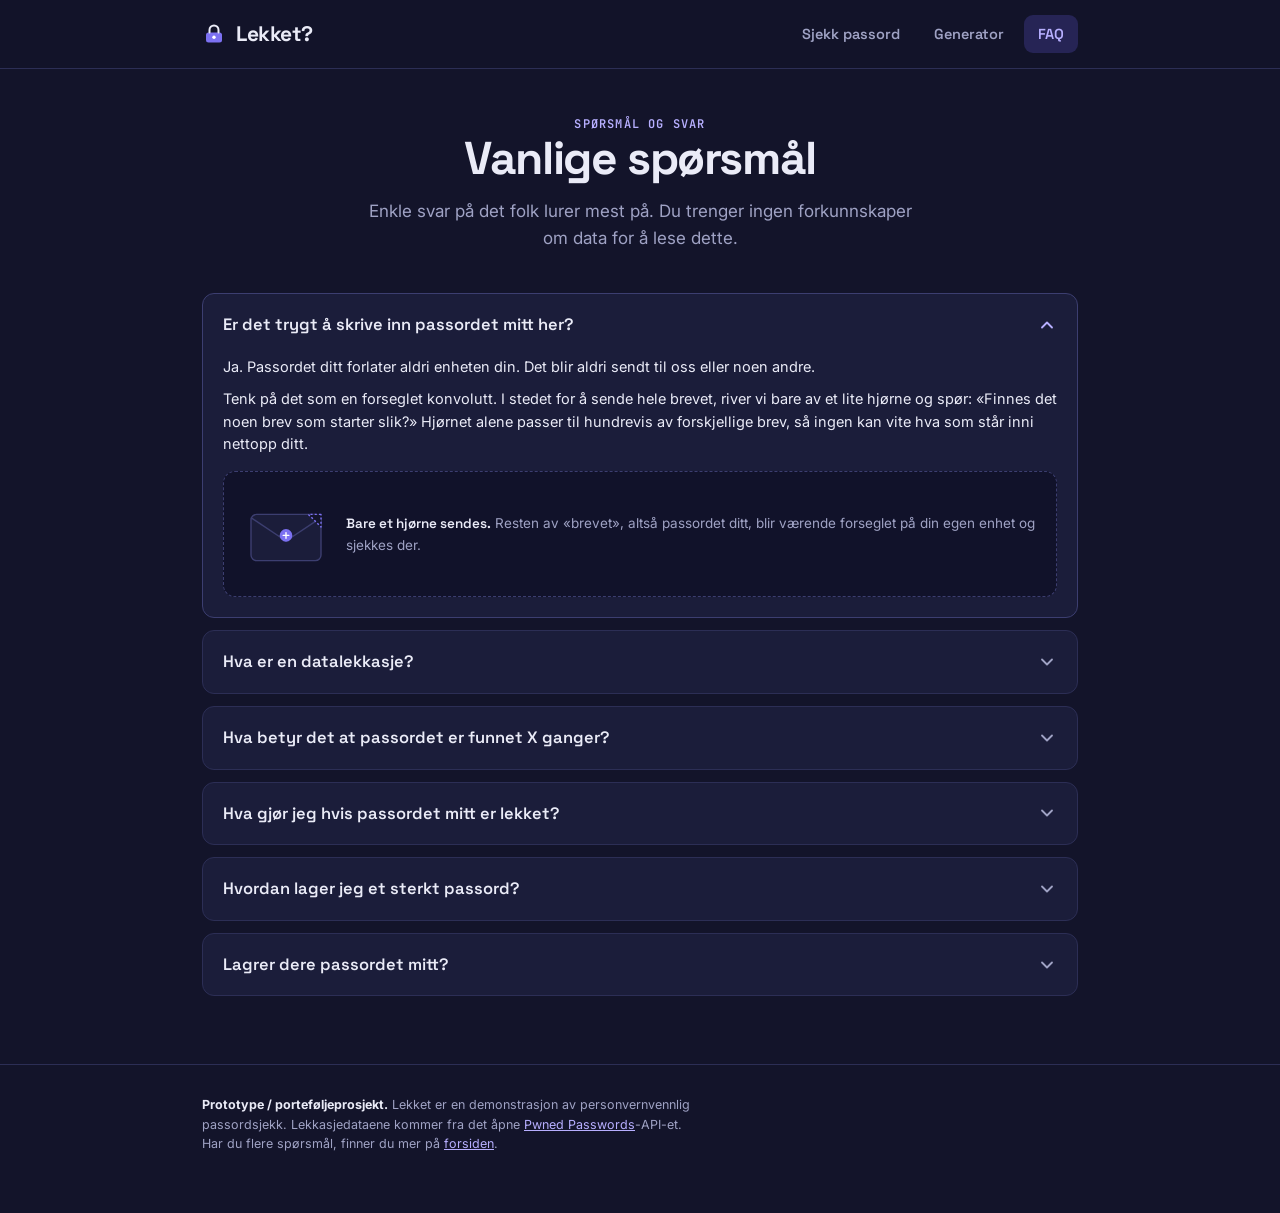
==== faq.html @ 3055b9a4 "Utvid til flersides nettsted med delt navigasjon - Felles styles.css og nav.js for delt design, head" ====
<!DOCTYPE html>
<html lang="no">
<head>
<meta charset="UTF-8">
<meta name="viewport" content="width=device-width, initial-scale=1.0">
<title>FAQ · Lekket?</title>
<link rel="preconnect" href="https://fonts.googleapis.com">
<link rel="preconnect" href="https://fonts.gstatic.com" crossorigin>
<link href="https://fonts.googleapis.com/css2?family=Space+Grotesk:wght@500;600;700&family=Inter:wght@400;500;600&family=JetBrains+Mono:wght@500;600&display=swap" rel="stylesheet">
<link rel="stylesheet" href="styles.css">
</head>
<body>

<header class="nav">
  <div class="wrap navrow">
    <a class="brand" href="index.html">
      <svg viewBox="0 0 24 24" fill="none"><rect x="4" y="10.5" width="16" height="10" rx="2.5" fill="#7C71F2"/><path d="M7.5 10.5V8a4.5 4.5 0 0 1 9 0v2.5" stroke="#EAEBF7" stroke-width="2" stroke-linecap="round"/><circle cx="12" cy="15.3" r="1.7" fill="#fff"/></svg>
      Lekket?
    </a>
    <button class="navtoggle" aria-label="Åpne meny" aria-expanded="false" aria-controls="navlinks">
      <svg viewBox="0 0 24 24" fill="none" stroke="currentColor" stroke-width="2.2" stroke-linecap="round"><path d="M3 6h18M3 12h18M3 18h18"/></svg>
    </button>
    <nav class="navlinks" id="navlinks">
      <a href="index.html">Sjekk passord</a>
      <a href="generator.html">Generator</a>
      <a href="faq.html" class="active" aria-current="page">FAQ</a>
    </nav>
  </div>
</header>

<main class="wrap">

  <div class="hero">
    <div class="eyebrow">Spørsmål og svar</div>
    <h1>Vanlige spørsmål</h1>
    <p class="lead">Enkle svar på det folk lurer mest på. Du trenger ingen forkunnskaper om data for å lese dette.</p>
  </div>

  <section class="block" style="padding-top:24px">
    <div class="faq-list">

      <details class="qa" open>
        <summary>
          Er det trygt å skrive inn passordet mitt her?
          <svg class="chev" viewBox="0 0 24 24" fill="none" stroke="currentColor" stroke-width="2.2" stroke-linecap="round" stroke-linejoin="round"><path d="m6 9 6 6 6-6"/></svg>
        </summary>
        <div class="answer">
          <p>Ja. Passordet ditt forlater aldri enheten din. Det blir aldri sendt til oss eller noen andre.</p>
          <p>Tenk på det som en forseglet konvolutt. I stedet for å sende hele brevet, river vi bare av et lite hjørne og spør: «Finnes det noen brev som starter slik?» Hjørnet alene passer til hundrevis av forskjellige brev, så ingen kan vite hva som står inni nettopp ditt.</p>
          <div class="envelope">
            <svg viewBox="0 0 120 96" fill="none" aria-hidden="true">
              <rect x="10" y="20" width="100" height="66" rx="8" fill="#1B1D3A" stroke="#3C3E70" stroke-width="2"/>
              <path d="M12 26 60 58 108 26" fill="none" stroke="#3C3E70" stroke-width="2" stroke-linecap="round" stroke-linejoin="round"/>
              <circle cx="60" cy="50" r="9" fill="#7C71F2"/>
              <path d="M60 46v8M56 50h8" stroke="#fff" stroke-width="2" stroke-linecap="round"/>
              <path d="M110 20 92 20 110 38Z" fill="#13142A" stroke="#7C71F2" stroke-width="2" stroke-linejoin="round" stroke-dasharray="3 3"/>
            </svg>
            <div class="cap"><b>Bare et hjørne sendes.</b> Resten av «brevet», altså passordet ditt, blir værende forseglet på din egen enhet og sjekkes der.</div>
          </div>
        </div>
      </details>

      <details class="qa">
        <summary>
          Hva er en datalekkasje?
          <svg class="chev" viewBox="0 0 24 24" fill="none" stroke="currentColor" stroke-width="2.2" stroke-linecap="round" stroke-linejoin="round"><path d="m6 9 6 6 6-6"/></svg>
        </summary>
        <div class="answer">
          <p>En datalekkasje er når informasjon som skulle vært hemmelig kommer på avveie. Det skjer som regel når noen bryter seg inn i datasystemene til en nettbutikk, et spill eller en annen tjeneste, og stjeler brukernes opplysninger.</p>
          <p>Blant det som ofte havner på avveie er e-postadresser og passord. Etterpå blir disse listene gjerne delt eller solgt mellom kriminelle, og kan dukke opp mange år senere.</p>
          <p>Derfor er det lurt å bruke et nytt passord for hver tjeneste. Da rammer en lekkasje ett sted bare den ene kontoen, og ikke alt det andre du har.</p>
        </div>
      </details>

      <details class="qa">
        <summary>
          Hva betyr det at passordet er funnet X ganger?
          <svg class="chev" viewBox="0 0 24 24" fill="none" stroke="currentColor" stroke-width="2.2" stroke-linecap="round" stroke-linejoin="round"><path d="m6 9 6 6 6-6"/></svg>
        </summary>
        <div class="answer">
          <p>Tallet forteller hvor mange ganger akkurat det passordet har dukket opp i kjente lekkasjer fra mange forskjellige tjenester til sammen.</p>
          <p>Det betyr <b>ikke</b> at noen har brutt seg inn på din konto. Men det betyr at passordet finnes på lister som kriminelle bruker når de prøver å gjette seg inn. Jo høyere tallet er, jo mer kjent og utsatt er passordet.</p>
          <p>Et passord som er funnet tusenvis av ganger bør du slutte å bruke, uansett hvor du bruker det. Et passord som ikke er funnet i det hele tatt er tryggere, men husk at det fortsatt må være langt og unikt.</p>
        </div>
      </details>

      <details class="qa">
        <summary>
          Hva gjør jeg hvis passordet mitt er lekket?
          <svg class="chev" viewBox="0 0 24 24" fill="none" stroke="currentColor" stroke-width="2.2" stroke-linecap="round" stroke-linejoin="round"><path d="m6 9 6 6 6-6"/></svg>
        </summary>
        <div class="answer">
          <p>Ingen grunn til panikk, men du bør handle. Slik gjør du det:</p>
          <ul>
            <li><b>Bytt passordet</b> på alle tjenester der du har brukt det.</li>
            <li><b>Lag et nytt og unikt passord</b> til hver tjeneste. <a href="generator.html">Generatoren</a> kan hjelpe deg.</li>
            <li><b>Slå på to-trinns bekreftelse</b> der det er mulig. Da må man ha mer enn bare passordet for å logge inn.</li>
            <li><b>Vurder en passordmanager</b> som husker alle passordene for deg, så du bare trenger å huske ett.</li>
          </ul>
          <p>Det viktigste er å ikke gjenbruke det lekkede passordet noe sted igjen.</p>
        </div>
      </details>

      <details class="qa">
        <summary>
          Hvordan lager jeg et sterkt passord?
          <svg class="chev" viewBox="0 0 24 24" fill="none" stroke="currentColor" stroke-width="2.2" stroke-linecap="round" stroke-linejoin="round"><path d="m6 9 6 6 6-6"/></svg>
        </summary>
        <div class="answer">
          <p>Et sterkt passord trenger ikke være vanskelig å huske. Det viktigste er at det er langt og unikt.</p>
          <ul>
            <li><b>Lengde er viktigst.</b> Sikt på minst 15 tegn. En lang passordfrase som «Tiger-Vindu-Kaffe-Fjell» er både lett å huske og vanskelig å gjette.</li>
            <li><b>Bruk det bare ett sted.</b> Aldri det samme passordet på flere tjenester.</li>
            <li><b>Bland gjerne inn</b> store og små bokstaver, tall og tegn hvis du lager et tilfeldig passord.</li>
            <li><b>Unngå det personlige.</b> Navn, fødselsdato og favorittlag er lett å gjette.</li>
          </ul>
          <p>Vil du slippe å finne på et selv, kan <a href="generator.html">generatoren</a> lage et sterkt passord for deg på sekundet.</p>
        </div>
      </details>

      <details class="qa">
        <summary>
          Lagrer dere passordet mitt?
          <svg class="chev" viewBox="0 0 24 24" fill="none" stroke="currentColor" stroke-width="2.2" stroke-linecap="round" stroke-linejoin="round"><path d="m6 9 6 6 6-6"/></svg>
        </summary>
        <div class="answer">
          <p>Nei. Vi lagrer ingenting, og vi ser aldri passordet ditt i utgangspunktet.</p>
          <p>Alt skjer i nettleseren din. Når du sjekker et passord, regnes det om til en kode lokalt på enheten, og bare en liten anonym bit av den koden brukes til selve oppslaget. Selve passordet blir aldri sendt noe sted og blir aldri skrevet ned hos oss.</p>
          <p>Vi har rett og slett ikke noe sted å lagre det, og vil ikke ha det heller. Det tryggeste passordet for oss er det vi aldri får se.</p>
        </div>
      </details>

    </div>
  </section>

</main>

<footer>
  <div class="wrap">
    <p class="note">
      <b>Prototype / porteføljeprosjekt.</b> Lekket er en demonstrasjon av personvernvennlig passordsjekk. Lekkasjedataene kommer fra det åpne <a href="https://haveibeenpwned.com/Passwords" target="_blank" rel="noopener">Pwned Passwords</a>-API-et. Har du flere spørsmål, finner du mer på <a href="index.html">forsiden</a>.
    </p>
  </div>
</footer>

<script src="nav.js"></script>
</body>
</html>
---- styles.css ----
:root{
  --bg:#13142A;
  --surface:#1B1D3A;
  --input-bg:#11122A;
  --ink:#EAEBF7;
  --ink-soft:#9FA2C4;
  --line:#2C2E55;
  --line-strong:#3C3E70;
  --accent:#7C71F2;
  --accent-deep:#B7AFFF;
  --accent-soft:#262455;

  --safe:#34D27B;  --safe-bg:#16301F;
  --warn:#F2B341;  --warn-bg:#33260F;
  --danger:#FF5C55; --danger-bg:#3A1717;

  --r:12px;
  --maxw:920px;
}
*{box-sizing:border-box;margin:0;padding:0}
@media (prefers-reduced-motion:reduce){*{animation:none!important;transition:none!important}}
body{background:var(--bg);color:var(--ink);font-family:'Inter',system-ui,sans-serif;line-height:1.55;-webkit-font-smoothing:antialiased;color-scheme:dark}
.wrap{max-width:var(--maxw);margin:0 auto;padding:0 22px}
h1,h2,h3,.disp{font-family:'Space Grotesk',sans-serif}
.mono{font-family:'JetBrains Mono',monospace}
.eyebrow{font-family:'JetBrains Mono',monospace;font-size:12px;font-weight:600;letter-spacing:.1em;text-transform:uppercase;color:var(--accent-deep)}

/* ---- nav (delt) ---- */
header.nav{padding:15px 0;border-bottom:1px solid var(--line);position:sticky;top:0;background:rgba(19,20,42,.88);backdrop-filter:blur(10px);z-index:50}
.navrow{display:flex;align-items:center;justify-content:space-between;gap:14px;flex-wrap:wrap}
.brand{display:flex;align-items:center;gap:10px;font-family:'Space Grotesk';font-weight:700;font-size:21px;letter-spacing:-0.02em;color:var(--ink);text-decoration:none}
.brand svg{width:24px;height:24px;flex:none}
.navlinks{display:flex;align-items:center;gap:6px}
.navlinks a{font-family:'Space Grotesk';font-weight:600;font-size:14.5px;color:var(--ink-soft);text-decoration:none;padding:8px 14px;border-radius:9px;transition:.15s;white-space:nowrap}
.navlinks a:hover{color:var(--ink);background:var(--accent-soft)}
.navlinks a.active{color:var(--accent-deep);background:var(--accent-soft)}
.navtoggle{display:none;border:1px solid var(--line-strong);background:var(--surface);color:var(--ink);border-radius:9px;padding:7px 11px;cursor:pointer;align-items:center}
.navtoggle svg{width:20px;height:20px;display:block}
@media(max-width:640px){
  .navtoggle{display:flex}
  .navlinks{display:none;flex-basis:100%;flex-direction:column;align-items:stretch;gap:4px;margin-top:10px}
  .navlinks.open{display:flex}
  .navlinks a{padding:12px 14px}
}

/* ---- hero (delt) ---- */
.hero{padding:46px 0 10px;text-align:center}
.hero h1{font-size:clamp(30px,5.5vw,46px);font-weight:700;letter-spacing:-0.03em;line-height:1.05}
.hero p.lead{font-size:17px;color:var(--ink-soft);max-width:52ch;margin:16px auto 0}

/* ---- knapper (delt) ---- */
.btn{font-family:'Space Grotesk';font-weight:600;font-size:16px;padding:14px;border:0;border-radius:var(--r);background:var(--accent);color:#fff;cursor:pointer;transition:.15s;display:flex;align-items:center;justify-content:center;gap:9px}
.btn:hover{background:var(--accent-deep)}
.btn:disabled{opacity:.45;cursor:default}
.btn.block{width:100%}
.spin{display:inline-block;width:15px;height:15px;border:2px solid #ffffff66;border-top-color:#fff;border-radius:50%;animation:sp .7s linear infinite}
@keyframes sp{to{transform:rotate(360deg)}}

/* ---- kort/verktøy (delt) ---- */
.tool{background:var(--surface);border:1px solid var(--line);border-radius:18px;padding:26px;margin:30px 0 0;box-shadow:0 1px 0 rgba(0,0,0,.02)}

/* ---- styrkemåler (delt) ---- */
.meter{margin-top:18px}
.meter-track{height:8px;border-radius:100px;background:var(--line);overflow:hidden;display:flex;gap:3px;padding:0}
.meter-seg{flex:1;background:var(--line);transition:background .25s}
.meter-info{display:flex;justify-content:space-between;align-items:baseline;margin-top:9px}
.meter-label{font-family:'Space Grotesk';font-weight:600;font-size:14.5px}
.meter-detail{font-size:12.5px;color:var(--ink-soft);font-family:'JetBrains Mono'}
.meter-why{display:none;margin-top:9px;font-size:13px;color:var(--danger);text-align:left;gap:7px;align-items:flex-start}
.meter-why.show{display:flex}
.meter-why svg{width:15px;height:15px;flex:none;margin-top:2px}

/* ---- seksjoner (delt) ---- */
section.block{padding:48px 0}
.block h2{font-size:clamp(22px,4vw,28px);font-weight:700;letter-spacing:-0.02em;margin-bottom:8px}
.block .sub{color:var(--ink-soft);font-size:14.5px;max-width:54ch;margin-bottom:26px}

.steps3{display:grid;grid-template-columns:repeat(auto-fit,minmax(220px,1fr));gap:16px}
.stepcard{background:var(--surface);border:1px solid var(--line);border-radius:var(--r);padding:20px}
.stepcard .num{font-family:'JetBrains Mono';font-size:12px;font-weight:600;color:var(--accent-deep);background:var(--accent-soft);width:26px;height:26px;border-radius:7px;display:grid;place-items:center;margin-bottom:12px}
.stepcard h3{font-size:16px;font-weight:600;margin-bottom:5px}
.stepcard p{font-size:13.5px;color:var(--ink-soft)}

.tips{display:grid;grid-template-columns:repeat(auto-fit,minmax(230px,1fr));gap:14px}
.tip{display:flex;gap:12px;align-items:flex-start;background:var(--surface);border:1px solid var(--line);border-radius:var(--r);padding:16px}
.tip .ic{width:22px;height:22px;border-radius:6px;background:var(--accent-soft);color:var(--accent-deep);flex:none;display:grid;place-items:center;font-weight:700;font-family:'Space Grotesk';font-size:13px}
.tip p{font-size:13.5px}
.tip p b{font-family:'Space Grotesk';font-weight:600}

/* ---- footer (delt) ---- */
footer{border-top:1px solid var(--line);padding:30px 0 60px;margin-top:20px}
footer .note{font-size:12.5px;color:var(--ink-soft);max-width:62ch}
footer .note b{color:var(--ink)}
footer a{color:var(--accent-deep)}

/* ======================================================
   FORSIDEN (index)
   ====================================================== */
.field{position:relative}
.field label{display:block;font-size:13px;font-weight:600;color:var(--ink-soft);margin-bottom:8px;text-align:left}
.field input{width:100%;font-family:'JetBrains Mono';font-size:18px;letter-spacing:.02em;padding:15px 52px 15px 16px;border:1.5px solid var(--line-strong);border-radius:var(--r);background:var(--input-bg);color:var(--ink);outline:none;transition:.15s}
.field input:focus{border-color:var(--accent);box-shadow:0 0 0 4px var(--accent-soft)}
.toggle{position:absolute;right:8px;top:34px;border:0;background:transparent;cursor:pointer;padding:8px;color:var(--ink-soft);border-radius:8px}
.toggle:hover{background:var(--accent-soft);color:var(--accent-deep)}

.checkbtn{width:100%;margin-top:18px}

.privacy-note{margin-top:14px;font-size:12.5px;color:var(--ink-soft);text-align:center;display:flex;align-items:center;justify-content:center;gap:7px}
.privacy-note svg{width:13px;height:13px;flex:none;color:var(--safe)}

.result{margin-top:18px;border-radius:var(--r);padding:0;max-height:0;overflow:hidden;transition:max-height .35s ease}
.result.show{max-height:600px}
.result-inner{padding:20px;border:1.5px solid;border-radius:var(--r)}
.result.safe .result-inner{border-color:var(--safe);background:var(--safe-bg)}
.result.danger .result-inner{border-color:var(--danger);background:var(--danger-bg)}
.result.err .result-inner{border-color:var(--line-strong);background:var(--surface)}
.result h3{font-size:19px;font-weight:700;display:flex;align-items:center;gap:10px;letter-spacing:-0.01em}
.result .rbody{font-size:14.5px;margin-top:8px;color:var(--ink)}
.result .rbody b{font-family:'Space Grotesk'}
.badge{font-family:'JetBrains Mono';font-size:12px;font-weight:600;padding:3px 9px;border-radius:100px}
.result.safe .badge{background:var(--safe);color:#fff}
.result.danger .badge{background:var(--danger);color:#fff}

.kviz{margin-top:16px;background:var(--input-bg);border:1px dashed var(--line-strong);border-radius:10px;padding:14px}
.kviz .ktitle{font-family:'JetBrains Mono';font-size:11px;letter-spacing:.06em;text-transform:uppercase;color:var(--ink-soft);margin-bottom:9px}
.hashline{font-family:'JetBrains Mono';font-size:13px;word-break:break-all;line-height:1.7}
.hashline .sent{background:var(--accent);color:#fff;padding:1px 3px;border-radius:3px;font-weight:600}
.hashline .kept{color:var(--ink-soft)}
.kflow{display:flex;align-items:center;gap:8px;margin-top:11px;font-size:11.5px;color:var(--ink-soft);flex-wrap:wrap;font-family:'JetBrains Mono'}
.kflow .chip{background:var(--accent-soft);color:var(--accent-deep);padding:3px 8px;border-radius:6px;font-weight:600}
.kflow .arrow{color:var(--line-strong)}

/* ======================================================
   GENERATOR
   ====================================================== */
.modes{display:flex;gap:6px;background:var(--input-bg);border:1px solid var(--line-strong);border-radius:12px;padding:5px;margin-bottom:22px}
.modes button{flex:1;font-family:'Space Grotesk';font-weight:600;font-size:14.5px;padding:11px;border:0;border-radius:8px;background:transparent;color:var(--ink-soft);cursor:pointer;transition:.15s}
.modes button:hover{color:var(--ink)}
.modes button.active{background:var(--accent);color:#fff}

.gen-output{position:relative;background:var(--input-bg);border:1.5px solid var(--line-strong);border-radius:var(--r);padding:18px 56px 18px 18px;min-height:62px;display:flex;align-items:center}
.gen-output .pw-text{font-family:'JetBrains Mono';font-size:19px;font-weight:600;letter-spacing:.01em;word-break:break-all;line-height:1.5;color:var(--ink)}
.gen-output .pw-text.placeholder{color:var(--ink-soft);font-weight:500;font-size:15px}
.copybtn{position:absolute;right:9px;top:50%;transform:translateY(-50%);border:1px solid var(--line-strong);background:var(--surface);cursor:pointer;padding:9px;color:var(--ink-soft);border-radius:9px;transition:.15s;display:flex}
.copybtn:hover{background:var(--accent-soft);color:var(--accent-deep);border-color:var(--accent)}
.copybtn svg{width:18px;height:18px;display:block}
.copybtn.copied{color:var(--safe);border-color:var(--safe)}

.controls{margin-top:22px;display:grid;gap:20px}
.ctl-row{display:flex;flex-direction:column;gap:10px}
.ctl-head{display:flex;justify-content:space-between;align-items:baseline}
.ctl-head label{font-size:13px;font-weight:600;color:var(--ink-soft)}
.ctl-head .val{font-family:'JetBrains Mono';font-size:14px;font-weight:600;color:var(--accent-deep);background:var(--accent-soft);padding:2px 10px;border-radius:7px}

input[type=range]{-webkit-appearance:none;appearance:none;width:100%;height:8px;border-radius:100px;background:var(--line);outline:none;cursor:pointer}
input[type=range]::-webkit-slider-thumb{-webkit-appearance:none;appearance:none;width:22px;height:22px;border-radius:50%;background:var(--accent);border:3px solid var(--surface);box-shadow:0 0 0 1px var(--accent);cursor:pointer;transition:.12s}
input[type=range]::-webkit-slider-thumb:hover{background:var(--accent-deep)}
input[type=range]::-moz-range-thumb{width:22px;height:22px;border-radius:50%;background:var(--accent);border:3px solid var(--surface);box-shadow:0 0 0 1px var(--accent);cursor:pointer}
input[type=range]:focus-visible{box-shadow:0 0 0 4px var(--accent-soft)}

.checks{display:flex;flex-wrap:wrap;gap:10px}
.check{display:flex;align-items:center;gap:9px;background:var(--input-bg);border:1px solid var(--line-strong);border-radius:10px;padding:11px 14px;cursor:pointer;font-size:14px;font-weight:500;transition:.15s;user-select:none}
.check:hover{border-color:var(--accent)}
.check input{position:absolute;opacity:0;width:0;height:0}
.check .box{width:20px;height:20px;border-radius:6px;border:1.5px solid var(--line-strong);background:var(--surface);display:grid;place-items:center;flex:none;transition:.15s}
.check .box svg{width:13px;height:13px;color:#fff;opacity:0;transform:scale(.6);transition:.15s}
.check input:checked + .box{background:var(--accent);border-color:var(--accent)}
.check input:checked + .box svg{opacity:1;transform:scale(1)}
.check input:focus-visible + .box{box-shadow:0 0 0 4px var(--accent-soft)}
.check.disabled{opacity:.5;cursor:not-allowed}

.gen-meter{margin-top:22px;padding-top:20px;border-top:1px solid var(--line)}
.hint{font-size:12.5px;color:var(--ink-soft);margin-top:8px}
.genbtn{margin-top:22px}

/* ======================================================
   FAQ
   ====================================================== */
.faq-list{margin-top:8px;display:grid;gap:12px}
.qa{background:var(--surface);border:1px solid var(--line);border-radius:var(--r);overflow:hidden}
.qa[open]{border-color:var(--line-strong)}
.qa summary{list-style:none;cursor:pointer;padding:18px 20px;display:flex;align-items:center;justify-content:space-between;gap:14px;font-family:'Space Grotesk';font-weight:600;font-size:16.5px}
.qa summary::-webkit-details-marker{display:none}
.qa summary:hover{color:var(--accent-deep)}
.qa summary .chev{width:20px;height:20px;flex:none;color:var(--ink-soft);transition:transform .2s}
.qa[open] summary .chev{transform:rotate(180deg);color:var(--accent-deep)}
.qa .answer{padding:0 20px 20px;font-size:14.5px;color:var(--ink)}
.qa .answer p{margin-top:10px}
.qa .answer p:first-child{margin-top:0}
.qa .answer b{font-family:'Space Grotesk';font-weight:600}
.qa .answer ul{margin:12px 0 0;padding-left:20px}
.qa .answer li{margin-top:6px}
.qa .answer a{color:var(--accent-deep)}

/* konvolutt-illustrasjon */
.envelope{background:var(--input-bg);border:1px dashed var(--line-strong);border-radius:12px;padding:20px;margin-top:16px;display:flex;gap:18px;align-items:center}
.envelope svg{width:84px;height:84px;flex:none}
.envelope .cap{font-size:13.5px;color:var(--ink-soft)}
.envelope .cap b{color:var(--ink)}
@media(max-width:480px){.envelope{flex-direction:column;text-align:center}}
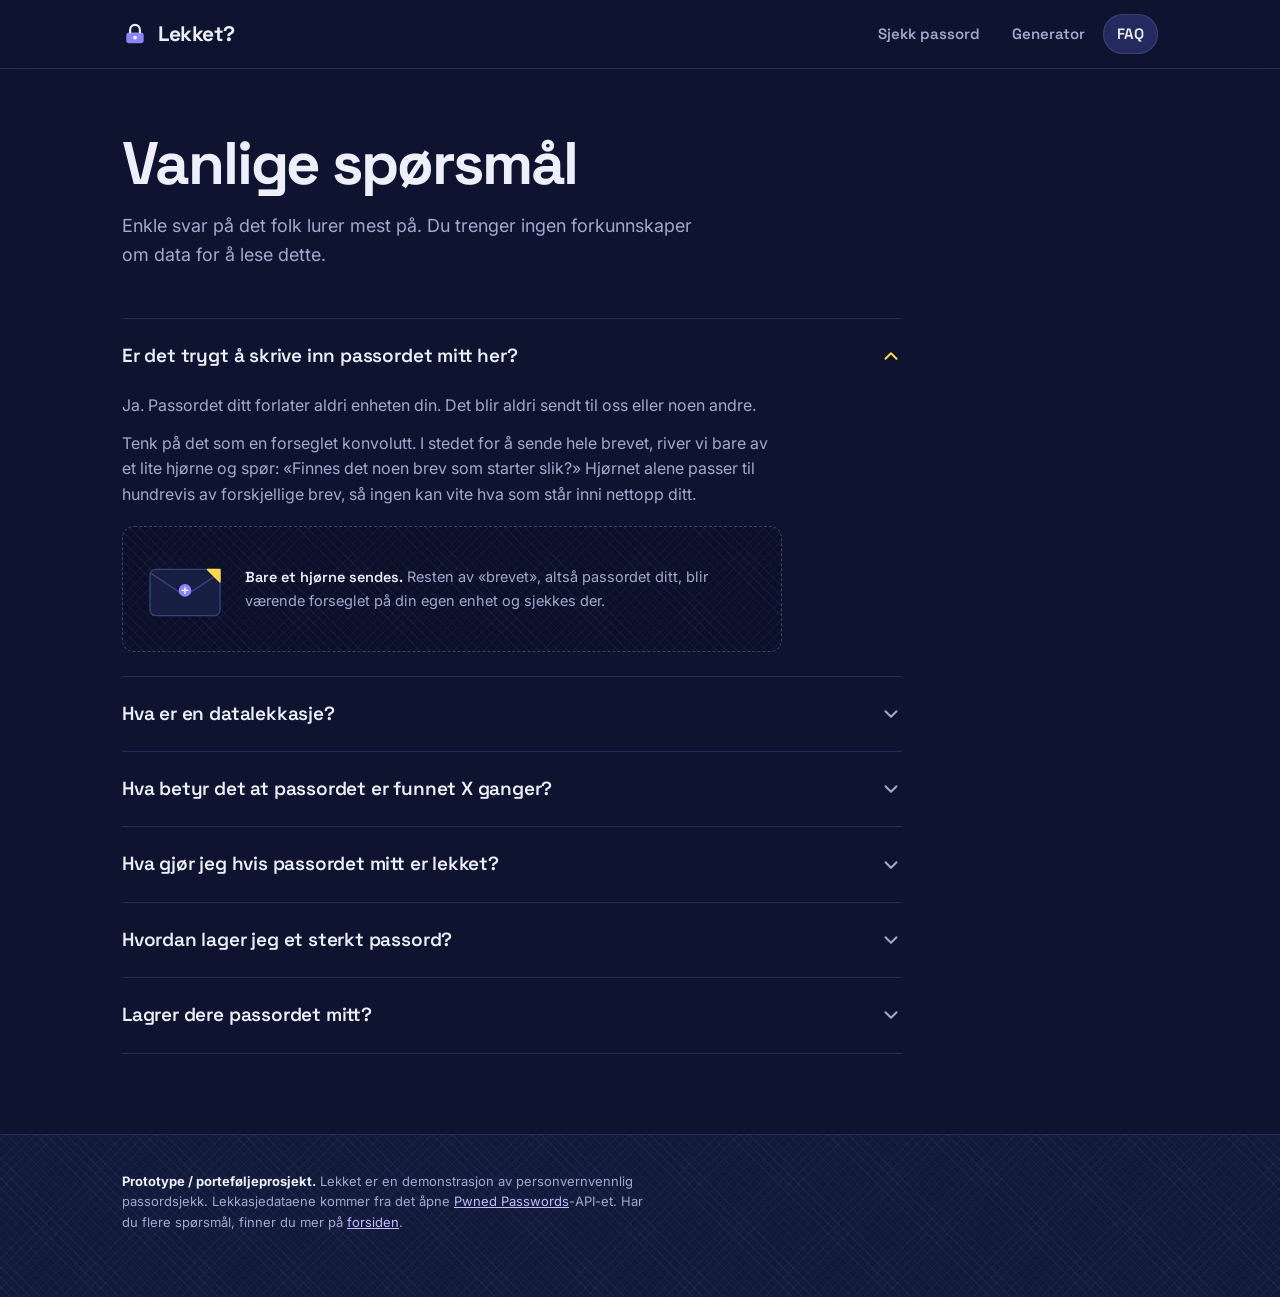
==== commit 7e9da78d: "Nytt design: «forseglet konvolutt» med live hash - Forsiden viser passordets SHA-1-hash som en konvo" ====
--- a/faq.html
+++ b/faq.html
@@ -14,7 +14,7 @@
 <header class="nav">
   <div class="wrap navrow">
     <a class="brand" href="index.html">
-      <svg viewBox="0 0 24 24" fill="none"><rect x="4" y="10.5" width="16" height="10" rx="2.5" fill="#7C71F2"/><path d="M7.5 10.5V8a4.5 4.5 0 0 1 9 0v2.5" stroke="#EAEBF7" stroke-width="2" stroke-linecap="round"/><circle cx="12" cy="15.3" r="1.7" fill="#fff"/></svg>
+      <svg viewBox="0 0 24 24" fill="none"><rect x="4" y="10.5" width="16" height="10" rx="2.5" fill="#8F84FF"/><path d="M7.5 10.5V8a4.5 4.5 0 0 1 9 0v2.5" stroke="#EAEBF7" stroke-width="2" stroke-linecap="round"/><circle cx="12" cy="15.3" r="1.7" fill="#fff"/></svg>
       Lekket?
     </a>
     <button class="navtoggle" aria-label="Åpne meny" aria-expanded="false" aria-controls="navlinks">
@@ -31,7 +31,6 @@
 <main class="wrap">
 
   <div class="hero">
-    <div class="eyebrow">Spørsmål og svar</div>
     <h1>Vanlige spørsmål</h1>
     <p class="lead">Enkle svar på det folk lurer mest på. Du trenger ingen forkunnskaper om data for å lese dette.</p>
   </div>
@@ -49,11 +48,11 @@
           <p>Tenk på det som en forseglet konvolutt. I stedet for å sende hele brevet, river vi bare av et lite hjørne og spør: «Finnes det noen brev som starter slik?» Hjørnet alene passer til hundrevis av forskjellige brev, så ingen kan vite hva som står inni nettopp ditt.</p>
           <div class="envelope">
             <svg viewBox="0 0 120 96" fill="none" aria-hidden="true">
-              <rect x="10" y="20" width="100" height="66" rx="8" fill="#1B1D3A" stroke="#3C3E70" stroke-width="2"/>
-              <path d="M12 26 60 58 108 26" fill="none" stroke="#3C3E70" stroke-width="2" stroke-linecap="round" stroke-linejoin="round"/>
-              <circle cx="60" cy="50" r="9" fill="#7C71F2"/>
+              <rect x="10" y="20" width="100" height="66" rx="8" fill="#161E42" stroke="#38427A" stroke-width="2"/>
+              <path d="M12 26 60 58 108 26" fill="none" stroke="#38427A" stroke-width="2" stroke-linecap="round" stroke-linejoin="round"/>
+              <circle cx="60" cy="50" r="9" fill="#8F84FF"/>
               <path d="M60 46v8M56 50h8" stroke="#fff" stroke-width="2" stroke-linecap="round"/>
-              <path d="M110 20 92 20 110 38Z" fill="#13142A" stroke="#7C71F2" stroke-width="2" stroke-linejoin="round" stroke-dasharray="3 3"/>
+              <path d="M110 20 92 20 110 38Z" fill="#FFD84A" stroke="#FFD84A" stroke-width="2" stroke-linejoin="round"/>
             </svg>
             <div class="cap"><b>Bare et hjørne sendes.</b> Resten av «brevet», altså passordet ditt, blir værende forseglet på din egen enhet og sjekkes der.</div>
           </div>
--- a/styles.css
+++ b/styles.css
@@ -1,200 +1,289 @@
+/* ======================================================
+   Lekket? — designsystem
+   Idé: passordet er et forseglet brev. Bare ett hjørne
+   (de 5 første tegnene i hashen) rives av og sendes.
+   Det gule «stempelet» markerer alltid det som forlater enheten.
+   ====================================================== */
 :root{
-  --bg:#13142A;
-  --surface:#1B1D3A;
-  --input-bg:#11122A;
-  --ink:#EAEBF7;
-  --ink-soft:#9FA2C4;
-  --line:#2C2E55;
-  --line-strong:#3C3E70;
-  --accent:#7C71F2;
-  --accent-deep:#B7AFFF;
-  --accent-soft:#262455;
-
-  --safe:#34D27B;  --safe-bg:#16301F;
+  --bg:#0E1430;          /* post-marineblå */
+  --bg-2:#121A3A;
+  --surface:#161E42;
+  --input-bg:#0B1028;
+  --ink:#EDEFFB;
+  --ink-soft:#A2A9CE;
+  --ink-faint:#6E77A3;
+  --line:#252E5A;
+  --line-strong:#38427A;
+  --accent:#8F84FF;      /* fiolett fra hengelås-logoen */
+  --accent-deep:#C3BCFF;
+  --accent-soft:#252A5E;
+  --mark:#FFD84A;        /* stempelgult: det som sendes */
+  --mark-ink:#2A2100;
+
+  --safe:#3DD68C;  --safe-bg:#10301F;
   --warn:#F2B341;  --warn-bg:#33260F;
-  --danger:#FF5C55; --danger-bg:#3A1717;
-
-  --r:12px;
-  --maxw:920px;
+  --danger:#FF5B5E; --danger-bg:#3A1519;
+
+  --r:10px;
+  --r-lg:18px;
+  --maxw:1080px;
+
+  /* sikkerhetsmønster, som innsiden av en konvolutt */
+  --pattern:
+    repeating-linear-gradient(45deg, rgba(143,132,255,.07) 0 1px, transparent 1px 7px),
+    repeating-linear-gradient(-45deg, rgba(143,132,255,.05) 0 1px, transparent 1px 7px);
 }
 *{box-sizing:border-box;margin:0;padding:0}
+[hidden]{display:none!important}
 @media (prefers-reduced-motion:reduce){*{animation:none!important;transition:none!important}}
-body{background:var(--bg);color:var(--ink);font-family:'Inter',system-ui,sans-serif;line-height:1.55;-webkit-font-smoothing:antialiased;color-scheme:dark}
+html{scroll-behavior:smooth}
+body{background:var(--bg);color:var(--ink);font-family:'Inter',system-ui,sans-serif;font-size:16px;line-height:1.6;-webkit-font-smoothing:antialiased;color-scheme:dark}
 .wrap{max-width:var(--maxw);margin:0 auto;padding:0 22px}
-h1,h2,h3,.disp{font-family:'Space Grotesk',sans-serif}
-.mono{font-family:'JetBrains Mono',monospace}
-.eyebrow{font-family:'JetBrains Mono',monospace;font-size:12px;font-weight:600;letter-spacing:.1em;text-transform:uppercase;color:var(--accent-deep)}
+h1,h2,h3,.disp{font-family:'Space Grotesk',system-ui,sans-serif}
+.mono{font-family:'JetBrains Mono',ui-monospace,monospace}
+a{color:var(--accent-deep)}
+:focus-visible{outline:2px solid var(--mark);outline-offset:3px;border-radius:6px}
+.eyebrow{font-size:14px;font-weight:600;color:var(--accent-deep);margin-bottom:10px}
 
 /* ---- nav (delt) ---- */
-header.nav{padding:15px 0;border-bottom:1px solid var(--line);position:sticky;top:0;background:rgba(19,20,42,.88);backdrop-filter:blur(10px);z-index:50}
+header.nav{padding:14px 0;border-bottom:1px solid var(--line);position:sticky;top:0;background:rgba(14,20,48,.86);backdrop-filter:blur(12px);-webkit-backdrop-filter:blur(12px);z-index:50}
 .navrow{display:flex;align-items:center;justify-content:space-between;gap:14px;flex-wrap:wrap}
 .brand{display:flex;align-items:center;gap:10px;font-family:'Space Grotesk';font-weight:700;font-size:21px;letter-spacing:-0.02em;color:var(--ink);text-decoration:none}
-.brand svg{width:24px;height:24px;flex:none}
-.navlinks{display:flex;align-items:center;gap:6px}
-.navlinks a{font-family:'Space Grotesk';font-weight:600;font-size:14.5px;color:var(--ink-soft);text-decoration:none;padding:8px 14px;border-radius:9px;transition:.15s;white-space:nowrap}
+.brand svg{width:26px;height:26px;flex:none}
+.navlinks{display:flex;align-items:center;gap:4px}
+.navlinks a{font-family:'Space Grotesk';font-weight:600;font-size:15px;color:var(--ink-soft);text-decoration:none;padding:8px 14px;border-radius:999px;transition:color .15s,background .15s;white-space:nowrap}
 .navlinks a:hover{color:var(--ink);background:var(--accent-soft)}
-.navlinks a.active{color:var(--accent-deep);background:var(--accent-soft)}
-.navtoggle{display:none;border:1px solid var(--line-strong);background:var(--surface);color:var(--ink);border-radius:9px;padding:7px 11px;cursor:pointer;align-items:center}
+.navlinks a.active{color:var(--ink);background:var(--accent-soft);box-shadow:inset 0 0 0 1px var(--line-strong)}
+.navtoggle{display:none;border:1px solid var(--line-strong);background:var(--surface);color:var(--ink);border-radius:10px;padding:7px 11px;cursor:pointer;align-items:center}
 .navtoggle svg{width:20px;height:20px;display:block}
 @media(max-width:640px){
   .navtoggle{display:flex}
   .navlinks{display:none;flex-basis:100%;flex-direction:column;align-items:stretch;gap:4px;margin-top:10px}
   .navlinks.open{display:flex}
-  .navlinks a{padding:12px 14px}
+  .navlinks a{padding:12px 14px;border-radius:10px}
 }
 
 /* ---- hero (delt) ---- */
-.hero{padding:46px 0 10px;text-align:center}
-.hero h1{font-size:clamp(30px,5.5vw,46px);font-weight:700;letter-spacing:-0.03em;line-height:1.05}
-.hero p.lead{font-size:17px;color:var(--ink-soft);max-width:52ch;margin:16px auto 0}
+.hero{padding:64px 0 16px;max-width:760px}
+.hero h1{font-size:clamp(34px,6vw,60px);font-weight:700;letter-spacing:-0.035em;line-height:1.02;text-wrap:balance}
+.hero p.lead{font-size:18px;color:var(--ink-soft);max-width:54ch;margin-top:18px}
 
 /* ---- knapper (delt) ---- */
-.btn{font-family:'Space Grotesk';font-weight:600;font-size:16px;padding:14px;border:0;border-radius:var(--r);background:var(--accent);color:#fff;cursor:pointer;transition:.15s;display:flex;align-items:center;justify-content:center;gap:9px}
+.btn{font-family:'Space Grotesk';font-weight:600;font-size:16.5px;padding:15px 20px;border:0;border-radius:var(--r);background:var(--accent);color:#0E0B33;cursor:pointer;transition:background .15s,transform .1s;display:flex;align-items:center;justify-content:center;gap:9px}
 .btn:hover{background:var(--accent-deep)}
-.btn:disabled{opacity:.45;cursor:default}
+.btn:active{transform:translateY(1px)}
+.btn:disabled{opacity:.4;cursor:default;transform:none}
 .btn.block{width:100%}
-.spin{display:inline-block;width:15px;height:15px;border:2px solid #ffffff66;border-top-color:#fff;border-radius:50%;animation:sp .7s linear infinite}
+.spin{display:inline-block;width:15px;height:15px;border:2px solid rgba(14,11,51,.3);border-top-color:#0E0B33;border-radius:50%;animation:sp .7s linear infinite}
 @keyframes sp{to{transform:rotate(360deg)}}
 
-/* ---- kort/verktøy (delt) ---- */
-.tool{background:var(--surface);border:1px solid var(--line);border-radius:18px;padding:26px;margin:30px 0 0;box-shadow:0 1px 0 rgba(0,0,0,.02)}
+/* ---- verktøyflate (delt) ---- */
+.tool{background:var(--surface);border:1px solid var(--line);border-radius:var(--r-lg);padding:26px;margin:32px 0 0}
 
 /* ---- styrkemåler (delt) ---- */
 .meter{margin-top:18px}
-.meter-track{height:8px;border-radius:100px;background:var(--line);overflow:hidden;display:flex;gap:3px;padding:0}
-.meter-seg{flex:1;background:var(--line);transition:background .25s}
-.meter-info{display:flex;justify-content:space-between;align-items:baseline;margin-top:9px}
-.meter-label{font-family:'Space Grotesk';font-weight:600;font-size:14.5px}
+.meter-track{height:6px;border-radius:100px;background:transparent;overflow:hidden;display:flex;gap:4px}
+.meter-seg{flex:1;background:var(--line);border-radius:100px;transition:background .25s}
+.meter-info{display:flex;justify-content:space-between;align-items:baseline;margin-top:10px;gap:12px}
+.meter-label{font-family:'Space Grotesk';font-weight:600;font-size:15px}
 .meter-detail{font-size:12.5px;color:var(--ink-soft);font-family:'JetBrains Mono'}
-.meter-why{display:none;margin-top:9px;font-size:13px;color:var(--danger);text-align:left;gap:7px;align-items:flex-start}
+.meter-why{display:none;margin-top:10px;font-size:13.5px;color:var(--danger);text-align:left;gap:8px;align-items:flex-start}
 .meter-why.show{display:flex}
-.meter-why svg{width:15px;height:15px;flex:none;margin-top:2px}
+.meter-why svg{width:15px;height:15px;flex:none;margin-top:3px}
 
 /* ---- seksjoner (delt) ---- */
-section.block{padding:48px 0}
-.block h2{font-size:clamp(22px,4vw,28px);font-weight:700;letter-spacing:-0.02em;margin-bottom:8px}
-.block .sub{color:var(--ink-soft);font-size:14.5px;max-width:54ch;margin-bottom:26px}
-
-.steps3{display:grid;grid-template-columns:repeat(auto-fit,minmax(220px,1fr));gap:16px}
-.stepcard{background:var(--surface);border:1px solid var(--line);border-radius:var(--r);padding:20px}
-.stepcard .num{font-family:'JetBrains Mono';font-size:12px;font-weight:600;color:var(--accent-deep);background:var(--accent-soft);width:26px;height:26px;border-radius:7px;display:grid;place-items:center;margin-bottom:12px}
-.stepcard h3{font-size:16px;font-weight:600;margin-bottom:5px}
-.stepcard p{font-size:13.5px;color:var(--ink-soft)}
-
-.tips{display:grid;grid-template-columns:repeat(auto-fit,minmax(230px,1fr));gap:14px}
-.tip{display:flex;gap:12px;align-items:flex-start;background:var(--surface);border:1px solid var(--line);border-radius:var(--r);padding:16px}
-.tip .ic{width:22px;height:22px;border-radius:6px;background:var(--accent-soft);color:var(--accent-deep);flex:none;display:grid;place-items:center;font-weight:700;font-family:'Space Grotesk';font-size:13px}
-.tip p{font-size:13.5px}
-.tip p b{font-family:'Space Grotesk';font-weight:600}
+section.block{padding:72px 0 8px}
+.block h2{font-size:clamp(26px,4vw,38px);font-weight:700;letter-spacing:-0.03em;line-height:1.1;margin-bottom:12px;max-width:22ch}
+.block .sub{color:var(--ink-soft);font-size:16px;max-width:58ch;margin-bottom:32px}
+
+/* kort brukt på generatorsiden (to valg + én regel) */
+.steps3{display:grid;grid-template-columns:repeat(auto-fit,minmax(240px,1fr));gap:0;border-top:1px solid var(--line)}
+.stepcard{padding:24px 24px 26px 0;border-bottom:1px solid var(--line)}
+.stepcard + .stepcard{padding-left:24px;border-left:1px solid var(--line)}
+@media(max-width:780px){.stepcard + .stepcard{padding-left:0;border-left:0}}
+.stepcard .num{font-family:'Space Grotesk';font-size:13px;font-weight:700;color:var(--mark-ink);background:var(--mark);width:26px;height:26px;border-radius:50%;display:grid;place-items:center;margin-bottom:14px}
+.stepcard h3{font-size:19px;font-weight:600;margin-bottom:6px;letter-spacing:-0.01em}
+.stepcard p{font-size:15px;color:var(--ink-soft)}
+
+/* råd-liste: ikke en rekkefølge, derfor ingen nummer */
+.tips{display:grid;grid-template-columns:repeat(2,minmax(0,1fr));gap:0 40px;border-top:1px solid var(--line)}
+@media(max-width:700px){.tips{grid-template-columns:1fr}}
+.tip{padding:20px 0;border-bottom:1px solid var(--line)}
+.tip .ic{display:none}
+.tip p{font-size:15.5px;color:var(--ink-soft)}
+.tip p b{display:block;font-family:'Space Grotesk';font-weight:600;font-size:19px;color:var(--ink);letter-spacing:-0.01em;margin-bottom:4px}
 
 /* ---- footer (delt) ---- */
-footer{border-top:1px solid var(--line);padding:30px 0 60px;margin-top:20px}
-footer .note{font-size:12.5px;color:var(--ink-soft);max-width:62ch}
+footer{border-top:1px solid var(--line);padding:36px 0 64px;margin-top:72px;background:var(--pattern),var(--bg-2)}
+footer .note{font-size:13px;color:var(--ink-soft);max-width:66ch}
 footer .note b{color:var(--ink)}
-footer a{color:var(--accent-deep)}
 
 /* ======================================================
    FORSIDEN (index)
    ====================================================== */
+.hero-grid{display:grid;grid-template-columns:minmax(0,1.15fr) minmax(0,.85fr);gap:48px;align-items:start;padding:64px 0 8px}
+.hero-grid .hero{padding:0}
+.hero-grid .tool{margin-top:30px}
+@media(max-width:900px){.hero-grid{grid-template-columns:1fr;gap:28px;padding-top:44px}}
+
 .field{position:relative}
-.field label{display:block;font-size:13px;font-weight:600;color:var(--ink-soft);margin-bottom:8px;text-align:left}
-.field input{width:100%;font-family:'JetBrains Mono';font-size:18px;letter-spacing:.02em;padding:15px 52px 15px 16px;border:1.5px solid var(--line-strong);border-radius:var(--r);background:var(--input-bg);color:var(--ink);outline:none;transition:.15s}
+.field label{display:block;font-size:14px;font-weight:600;color:var(--ink-soft);margin-bottom:8px;text-align:left}
+.field input{width:100%;font-family:'JetBrains Mono';font-size:18px;letter-spacing:.02em;padding:16px 52px 16px 16px;border:1.5px solid var(--line-strong);border-radius:var(--r);background:var(--input-bg);color:var(--ink);outline:none;transition:border-color .15s,box-shadow .15s}
+.field input::placeholder{color:var(--ink-faint);font-size:15px;letter-spacing:0}
 .field input:focus{border-color:var(--accent);box-shadow:0 0 0 4px var(--accent-soft)}
-.toggle{position:absolute;right:8px;top:34px;border:0;background:transparent;cursor:pointer;padding:8px;color:var(--ink-soft);border-radius:8px}
+.toggle{position:absolute;right:8px;top:37px;border:0;background:transparent;cursor:pointer;padding:8px;color:var(--ink-soft);border-radius:8px}
 .toggle:hover{background:var(--accent-soft);color:var(--accent-deep)}
 
 .checkbtn{width:100%;margin-top:18px}
 
-.privacy-note{margin-top:14px;font-size:12.5px;color:var(--ink-soft);text-align:center;display:flex;align-items:center;justify-content:center;gap:7px}
-.privacy-note svg{width:13px;height:13px;flex:none;color:var(--safe)}
-
-.result{margin-top:18px;border-radius:var(--r);padding:0;max-height:0;overflow:hidden;transition:max-height .35s ease}
-.result.show{max-height:600px}
+.privacy-note{margin-top:14px;font-size:13px;color:var(--ink-soft);display:flex;align-items:center;gap:8px}
+.privacy-note svg{width:14px;height:14px;flex:none;color:var(--safe)}
+
+/* ---- konvolutten: live hash ---- */
+.seal{position:relative;background:var(--pattern),var(--surface);border:1px solid var(--line-strong);border-radius:6px 6px var(--r-lg) var(--r-lg);padding:26px 24px 22px;transform:rotate(1.2deg);box-shadow:0 30px 60px -30px rgba(0,0,0,.7)}
+@media(max-width:900px){.seal{transform:none}}
+/* klaffen */
+.seal::before{content:"";position:absolute;inset:0 0 auto 0;height:62px;pointer-events:none;
+  background:
+    linear-gradient(to bottom right, transparent calc(50% - 1px), var(--line-strong) calc(50% - 1px), var(--line-strong) 50%, transparent 50%) left top / 50% 100% no-repeat,
+    linear-gradient(to bottom left, transparent calc(50% - 1px), var(--line-strong) calc(50% - 1px), var(--line-strong) 50%, transparent 50%) right top / 50% 100% no-repeat}
+.seal-head{position:relative;display:flex;justify-content:space-between;align-items:baseline;gap:10px;margin:44px 0 14px}
+.seal-head h2{font-size:17px;font-weight:600;letter-spacing:-0.01em}
+.seal-state{font-size:12.5px;color:var(--ink-faint)}
+.seal-state.live{color:var(--safe)}
+
+.hashgrid{display:grid;grid-template-columns:repeat(8,1fr);gap:6px;font-family:'JetBrains Mono';font-weight:600}
+.hc{aspect-ratio:1/1.12;display:grid;place-items:center;border-radius:6px;background:var(--input-bg);border:1px solid var(--line);color:var(--ink-faint);font-size:clamp(13px,1.6vw,17px);transition:background .2s,color .2s,border-color .2s,transform .5s cubic-bezier(.2,.8,.2,1),opacity .5s}
+.hc.sent{background:rgba(255,216,74,.10);border-color:rgba(255,216,74,.45);color:var(--mark)}
+.hashgrid.filled .hc.sent{background:var(--mark);border-color:var(--mark);color:var(--mark-ink)}
+.hashgrid.filled .hc.kept{color:var(--ink-soft)}
+/* øyeblikket når hjørnet sendes */
+.hashgrid.sending .hc.sent{transform:translate(18px,-26px) rotate(-6deg);opacity:0}
+.hashgrid.sending .hc.sent:nth-child(2){transition-delay:.04s}
+.hashgrid.sending .hc.sent:nth-child(3){transition-delay:.08s}
+.hashgrid.sending .hc.sent:nth-child(4){transition-delay:.12s}
+.hashgrid.sending .hc.sent:nth-child(5){transition-delay:.16s}
+
+.seal-legend{display:flex;flex-wrap:wrap;gap:8px 18px;margin-top:16px;font-size:13.5px;color:var(--ink-soft)}
+.lg{display:flex;align-items:center;gap:8px}
+.lg::before{content:"";width:12px;height:12px;border-radius:3px;flex:none}
+.lg.sent::before{background:var(--mark)}
+.lg.kept::before{background:var(--input-bg);border:1px solid var(--line-strong)}
+.seal-foot{margin-top:14px;padding-top:14px;border-top:1px dashed var(--line-strong);font-size:13.5px;color:var(--ink-soft)}
+.seal-foot b{color:var(--ink);font-weight:600}
+
+/* ---- resultat ---- */
+.result{margin-top:18px;border-radius:var(--r);max-height:0;overflow:hidden;transition:max-height .4s ease}
+.result.show{max-height:640px}
 .result-inner{padding:20px;border:1.5px solid;border-radius:var(--r)}
 .result.safe .result-inner{border-color:var(--safe);background:var(--safe-bg)}
 .result.danger .result-inner{border-color:var(--danger);background:var(--danger-bg)}
-.result.err .result-inner{border-color:var(--line-strong);background:var(--surface)}
-.result h3{font-size:19px;font-weight:700;display:flex;align-items:center;gap:10px;letter-spacing:-0.01em}
-.result .rbody{font-size:14.5px;margin-top:8px;color:var(--ink)}
+.result.err .result-inner{border-color:var(--line-strong);background:var(--bg-2)}
+.result h3{font-size:20px;font-weight:700;display:flex;align-items:center;flex-wrap:wrap;gap:10px;letter-spacing:-0.01em}
+.result .rbody{font-size:15px;margin-top:8px;color:var(--ink)}
 .result .rbody b{font-family:'Space Grotesk'}
-.badge{font-family:'JetBrains Mono';font-size:12px;font-weight:600;padding:3px 9px;border-radius:100px}
-.result.safe .badge{background:var(--safe);color:#fff}
-.result.danger .badge{background:var(--danger);color:#fff}
+.badge{font-family:'Space Grotesk';font-size:13px;font-weight:700;padding:3px 10px;border-radius:100px}
+.result.safe .badge{background:var(--safe);color:#06240F}
+.result.danger .badge{background:var(--danger);color:#2B0507}
+.countbig{display:block;font-family:'Space Grotesk';font-size:clamp(34px,6vw,48px);font-weight:700;letter-spacing:-0.03em;line-height:1;margin:14px 0 4px;color:var(--danger)}
 
 .kviz{margin-top:16px;background:var(--input-bg);border:1px dashed var(--line-strong);border-radius:10px;padding:14px}
-.kviz .ktitle{font-family:'JetBrains Mono';font-size:11px;letter-spacing:.06em;text-transform:uppercase;color:var(--ink-soft);margin-bottom:9px}
+.kviz .ktitle{font-size:13px;font-weight:600;color:var(--ink-soft);margin-bottom:9px}
 .hashline{font-family:'JetBrains Mono';font-size:13px;word-break:break-all;line-height:1.7}
-.hashline .sent{background:var(--accent);color:#fff;padding:1px 3px;border-radius:3px;font-weight:600}
+.hashline .sent{background:var(--mark);color:var(--mark-ink);padding:1px 3px;border-radius:3px;font-weight:600}
 .hashline .kept{color:var(--ink-soft)}
-.kflow{display:flex;align-items:center;gap:8px;margin-top:11px;font-size:11.5px;color:var(--ink-soft);flex-wrap:wrap;font-family:'JetBrains Mono'}
-.kflow .chip{background:var(--accent-soft);color:var(--accent-deep);padding:3px 8px;border-radius:6px;font-weight:600}
-.kflow .arrow{color:var(--line-strong)}
+.kflow{display:flex;align-items:center;gap:8px;margin-top:11px;font-size:12px;color:var(--ink-soft);flex-wrap:wrap;font-family:'JetBrains Mono'}
+.kflow .chip{background:var(--mark);color:var(--mark-ink);padding:3px 8px;border-radius:6px;font-weight:600}
+.kflow .arrow{color:var(--ink-faint)}
+
+/* ---- slik fungerer det: en ekte rekkefølge ---- */
+.flow{list-style:none;display:grid;grid-template-columns:repeat(3,minmax(0,1fr));gap:0;counter-reset:step;position:relative}
+.flow li{position:relative;padding:0 28px 0 0}
+.flow li::before{counter-increment:step;content:counter(step);display:grid;place-items:center;width:40px;height:40px;border-radius:50%;font-family:'Space Grotesk';font-weight:700;font-size:16px;background:var(--bg);border:1.5px solid var(--line-strong);color:var(--ink);position:relative;z-index:1;margin-bottom:18px}
+.flow li:nth-child(2)::before{background:var(--mark);border-color:var(--mark);color:var(--mark-ink)}
+.flow li::after{content:"";position:absolute;top:20px;left:40px;right:0;border-top:1.5px dashed var(--line-strong)}
+.flow li:last-child::after{display:none}
+.flow h3{font-size:20px;font-weight:600;letter-spacing:-0.01em;margin-bottom:6px}
+.flow p{font-size:15px;color:var(--ink-soft);max-width:34ch}
+.flow .where{display:inline-block;font-size:12.5px;font-weight:600;color:var(--ink-faint);margin-bottom:4px}
+.flow li:nth-child(2) .where{color:var(--mark)}
+@media(max-width:780px){
+  .flow{grid-template-columns:1fr;gap:28px}
+  .flow li{padding:0 0 0 58px}
+  .flow li::before{position:absolute;left:0;top:-4px;margin:0}
+  .flow li::after{top:40px;left:20px;right:auto;bottom:-28px;border-top:0;border-left:1.5px dashed var(--line-strong)}
+}
 
 /* ======================================================
    GENERATOR
    ====================================================== */
 .modes{display:flex;gap:6px;background:var(--input-bg);border:1px solid var(--line-strong);border-radius:12px;padding:5px;margin-bottom:22px}
-.modes button{flex:1;font-family:'Space Grotesk';font-weight:600;font-size:14.5px;padding:11px;border:0;border-radius:8px;background:transparent;color:var(--ink-soft);cursor:pointer;transition:.15s}
+.modes button{flex:1;font-family:'Space Grotesk';font-weight:600;font-size:15px;padding:11px;border:0;border-radius:8px;background:transparent;color:var(--ink-soft);cursor:pointer;transition:background .15s,color .15s}
 .modes button:hover{color:var(--ink)}
-.modes button.active{background:var(--accent);color:#fff}
-
-.gen-output{position:relative;background:var(--input-bg);border:1.5px solid var(--line-strong);border-radius:var(--r);padding:18px 56px 18px 18px;min-height:62px;display:flex;align-items:center}
-.gen-output .pw-text{font-family:'JetBrains Mono';font-size:19px;font-weight:600;letter-spacing:.01em;word-break:break-all;line-height:1.5;color:var(--ink)}
+.modes button.active{background:var(--accent);color:#0E0B33}
+
+.gen-output{position:relative;background:var(--pattern),var(--input-bg);border:1.5px solid var(--line-strong);border-radius:var(--r);padding:22px 60px 22px 20px;min-height:76px;display:flex;align-items:center;transition:border-color .15s}
+.gen-output .pw-text{font-family:'JetBrains Mono';font-size:clamp(17px,2.4vw,22px);font-weight:600;letter-spacing:.01em;word-break:break-all;line-height:1.5;color:var(--ink)}
 .gen-output .pw-text.placeholder{color:var(--ink-soft);font-weight:500;font-size:15px}
-.copybtn{position:absolute;right:9px;top:50%;transform:translateY(-50%);border:1px solid var(--line-strong);background:var(--surface);cursor:pointer;padding:9px;color:var(--ink-soft);border-radius:9px;transition:.15s;display:flex}
+.gen-output .pw-text .d{color:var(--accent-deep)}   /* tall */
+.gen-output .pw-text .s{color:var(--mark)}          /* symboler */
+.gen-output.flash{animation:flashpw .45s ease}
+@keyframes flashpw{0%{border-color:var(--mark)}100%{border-color:var(--line-strong)}}
+.copybtn{position:absolute;right:10px;top:50%;transform:translateY(-50%);border:1px solid var(--line-strong);background:var(--surface);cursor:pointer;padding:9px;color:var(--ink-soft);border-radius:9px;transition:background .15s,color .15s,border-color .15s;display:flex}
 .copybtn:hover{background:var(--accent-soft);color:var(--accent-deep);border-color:var(--accent)}
 .copybtn svg{width:18px;height:18px;display:block}
 .copybtn.copied{color:var(--safe);border-color:var(--safe)}
 
-.controls{margin-top:22px;display:grid;gap:20px}
+.controls{margin-top:24px;display:grid;gap:22px}
 .ctl-row{display:flex;flex-direction:column;gap:10px}
 .ctl-head{display:flex;justify-content:space-between;align-items:baseline}
-.ctl-head label{font-size:13px;font-weight:600;color:var(--ink-soft)}
-.ctl-head .val{font-family:'JetBrains Mono';font-size:14px;font-weight:600;color:var(--accent-deep);background:var(--accent-soft);padding:2px 10px;border-radius:7px}
-
-input[type=range]{-webkit-appearance:none;appearance:none;width:100%;height:8px;border-radius:100px;background:var(--line);outline:none;cursor:pointer}
-input[type=range]::-webkit-slider-thumb{-webkit-appearance:none;appearance:none;width:22px;height:22px;border-radius:50%;background:var(--accent);border:3px solid var(--surface);box-shadow:0 0 0 1px var(--accent);cursor:pointer;transition:.12s}
+.ctl-head label{font-size:14px;font-weight:600;color:var(--ink-soft)}
+.ctl-head .val{font-family:'JetBrains Mono';font-size:14px;font-weight:600;color:var(--mark-ink);background:var(--mark);padding:2px 10px;border-radius:7px}
+
+input[type=range]{-webkit-appearance:none;appearance:none;width:100%;height:6px;border-radius:100px;background:var(--line);outline:none;cursor:pointer}
+input[type=range]::-webkit-slider-thumb{-webkit-appearance:none;appearance:none;width:22px;height:22px;border-radius:50%;background:var(--accent);border:3px solid var(--surface);box-shadow:0 0 0 1px var(--accent);cursor:pointer;transition:background .12s}
 input[type=range]::-webkit-slider-thumb:hover{background:var(--accent-deep)}
 input[type=range]::-moz-range-thumb{width:22px;height:22px;border-radius:50%;background:var(--accent);border:3px solid var(--surface);box-shadow:0 0 0 1px var(--accent);cursor:pointer}
 input[type=range]:focus-visible{box-shadow:0 0 0 4px var(--accent-soft)}
 
 .checks{display:flex;flex-wrap:wrap;gap:10px}
-.check{display:flex;align-items:center;gap:9px;background:var(--input-bg);border:1px solid var(--line-strong);border-radius:10px;padding:11px 14px;cursor:pointer;font-size:14px;font-weight:500;transition:.15s;user-select:none}
+.check{position:relative;display:flex;align-items:center;gap:9px;background:var(--input-bg);border:1px solid var(--line-strong);border-radius:999px;padding:10px 16px 10px 12px;cursor:pointer;font-size:14px;font-weight:500;transition:border-color .15s;user-select:none}
 .check:hover{border-color:var(--accent)}
 .check input{position:absolute;opacity:0;width:0;height:0}
-.check .box{width:20px;height:20px;border-radius:6px;border:1.5px solid var(--line-strong);background:var(--surface);display:grid;place-items:center;flex:none;transition:.15s}
-.check .box svg{width:13px;height:13px;color:#fff;opacity:0;transform:scale(.6);transition:.15s}
+.check .box{width:20px;height:20px;border-radius:50%;border:1.5px solid var(--line-strong);background:var(--surface);display:grid;place-items:center;flex:none;transition:background .15s,border-color .15s}
+.check .box svg{width:12px;height:12px;color:#0E0B33;opacity:0;transform:scale(.6);transition:opacity .15s,transform .15s}
 .check input:checked + .box{background:var(--accent);border-color:var(--accent)}
 .check input:checked + .box svg{opacity:1;transform:scale(1)}
-.check input:focus-visible + .box{box-shadow:0 0 0 4px var(--accent-soft)}
+.check input:focus-visible + .box{box-shadow:0 0 0 3px var(--mark)}
 .check.disabled{opacity:.5;cursor:not-allowed}
 
 .gen-meter{margin-top:22px;padding-top:20px;border-top:1px solid var(--line)}
-.hint{font-size:12.5px;color:var(--ink-soft);margin-top:8px}
-.genbtn{margin-top:22px}
+.gen-crack{font-size:13px;color:var(--ink-soft);margin-top:12px;display:flex;align-items:flex-start;gap:8px}
+.gen-crack svg{width:15px;height:15px;flex:none;color:var(--accent-deep);margin-top:3px}
+.gen-crack b{color:var(--ink);font-weight:600}
+.hint{font-size:13.5px;color:var(--ink-soft);margin-top:8px}
+.genbtn{margin-top:24px}
 
 /* ======================================================
    FAQ
    ====================================================== */
-.faq-list{margin-top:8px;display:grid;gap:12px}
-.qa{background:var(--surface);border:1px solid var(--line);border-radius:var(--r);overflow:hidden}
-.qa[open]{border-color:var(--line-strong)}
-.qa summary{list-style:none;cursor:pointer;padding:18px 20px;display:flex;align-items:center;justify-content:space-between;gap:14px;font-family:'Space Grotesk';font-weight:600;font-size:16.5px}
+.faq-list{margin-top:8px;display:grid;gap:0;border-top:1px solid var(--line);max-width:780px}
+.qa{border-bottom:1px solid var(--line)}
+.qa summary{list-style:none;cursor:pointer;padding:22px 0;display:flex;align-items:center;justify-content:space-between;gap:16px;font-family:'Space Grotesk';font-weight:600;font-size:19px;letter-spacing:-0.01em}
 .qa summary::-webkit-details-marker{display:none}
 .qa summary:hover{color:var(--accent-deep)}
-.qa summary .chev{width:20px;height:20px;flex:none;color:var(--ink-soft);transition:transform .2s}
-.qa[open] summary .chev{transform:rotate(180deg);color:var(--accent-deep)}
-.qa .answer{padding:0 20px 20px;font-size:14.5px;color:var(--ink)}
-.qa .answer p{margin-top:10px}
+.qa summary .chev{width:22px;height:22px;flex:none;color:var(--ink-soft);transition:transform .2s}
+.qa[open] summary .chev{transform:rotate(180deg);color:var(--mark)}
+.qa .answer{padding:0 0 24px;font-size:16px;color:var(--ink-soft);max-width:66ch}
+.qa .answer p{margin-top:12px}
 .qa .answer p:first-child{margin-top:0}
-.qa .answer b{font-family:'Space Grotesk';font-weight:600}
+.qa .answer b{font-family:'Space Grotesk';font-weight:600;color:var(--ink)}
 .qa .answer ul{margin:12px 0 0;padding-left:20px}
 .qa .answer li{margin-top:6px}
-.qa .answer a{color:var(--accent-deep)}
 
 /* konvolutt-illustrasjon */
-.envelope{background:var(--input-bg);border:1px dashed var(--line-strong);border-radius:12px;padding:20px;margin-top:16px;display:flex;gap:18px;align-items:center}
+.envelope{background:var(--pattern),var(--input-bg);border:1px dashed var(--line-strong);border-radius:12px;padding:20px;margin-top:18px;display:flex;gap:18px;align-items:center}
 .envelope svg{width:84px;height:84px;flex:none}
-.envelope .cap{font-size:13.5px;color:var(--ink-soft)}
+.envelope .cap{font-size:14.5px;color:var(--ink-soft)}
 .envelope .cap b{color:var(--ink)}
 @media(max-width:480px){.envelope{flex-direction:column;text-align:center}}
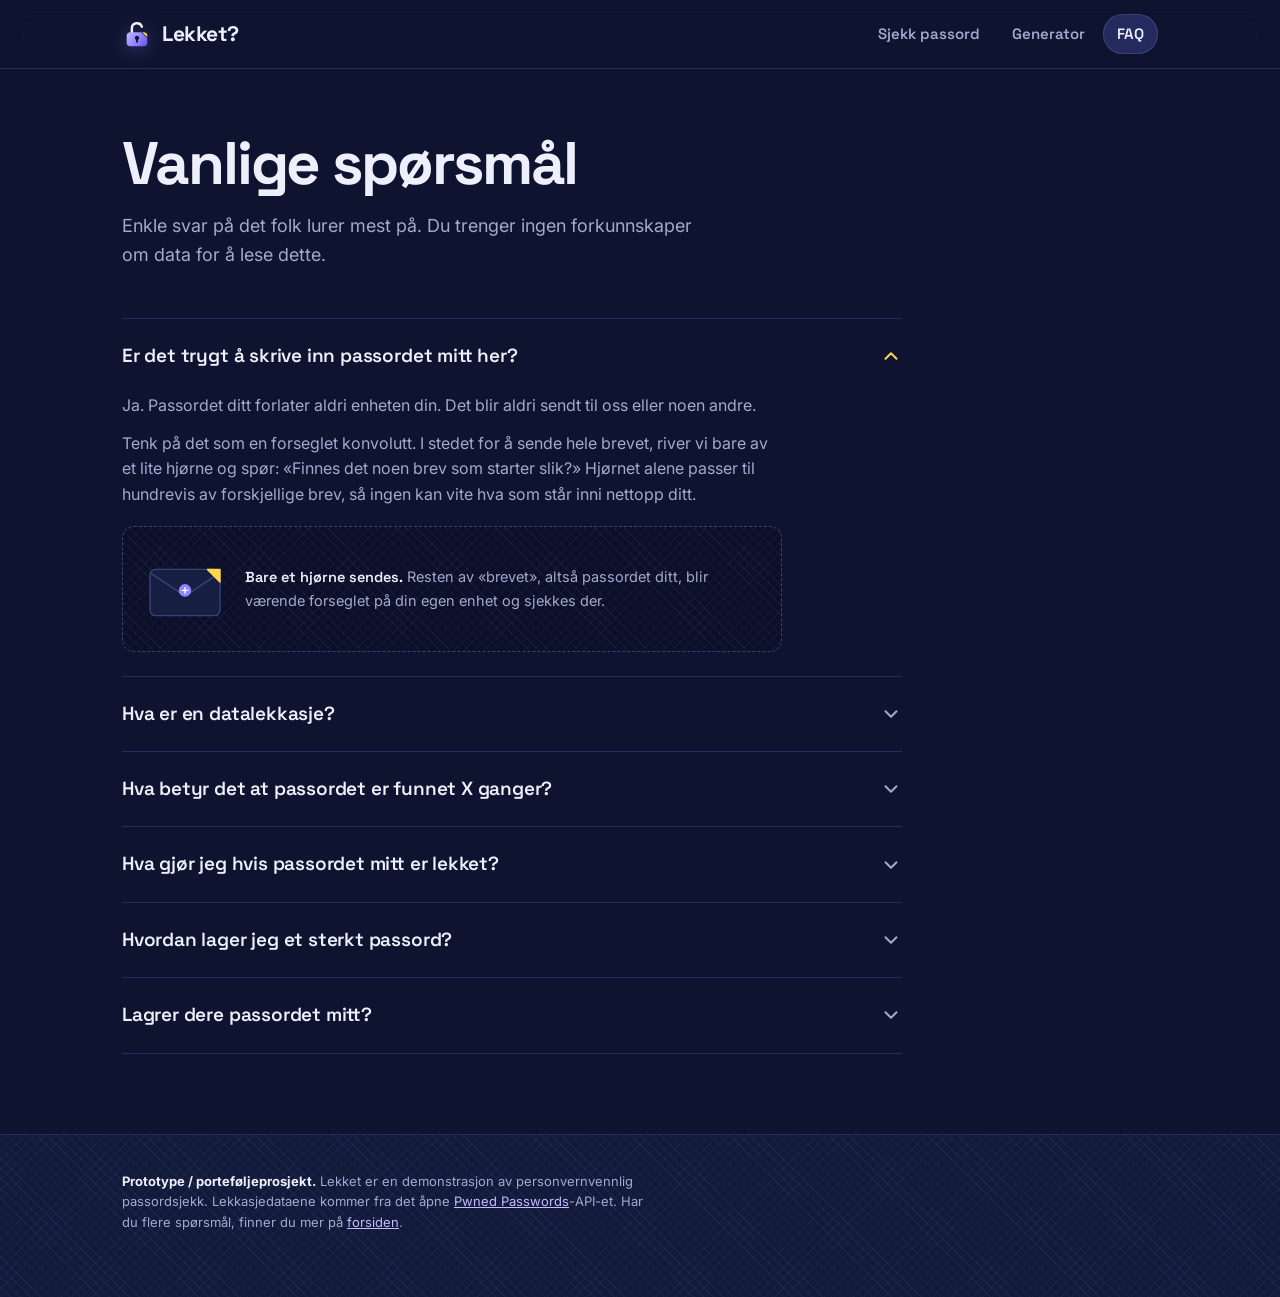
==== commit 0e6524c0: "Ny logo: åpen hengelås med avrevet gult hjørne, og favicon Co-Authored-By: Claude Opus 5.5 <noreply@" ====
--- a/faq.html
+++ b/faq.html
@@ -7,6 +7,7 @@
 <link rel="preconnect" href="https://fonts.googleapis.com">
 <link rel="preconnect" href="https://fonts.gstatic.com" crossorigin>
 <link href="https://fonts.googleapis.com/css2?family=Space+Grotesk:wght@500;600;700&family=Inter:wght@400;500;600&family=JetBrains+Mono:wght@500;600&display=swap" rel="stylesheet">
+<link rel="icon" href="favicon.svg" type="image/svg+xml">
 <link rel="stylesheet" href="styles.css">
 </head>
 <body>
@@ -14,7 +15,7 @@
 <header class="nav">
   <div class="wrap navrow">
     <a class="brand" href="index.html">
-      <svg viewBox="0 0 24 24" fill="none"><rect x="4" y="10.5" width="16" height="10" rx="2.5" fill="#8F84FF"/><path d="M7.5 10.5V8a4.5 4.5 0 0 1 9 0v2.5" stroke="#EAEBF7" stroke-width="2" stroke-linecap="round"/><circle cx="12" cy="15.3" r="1.7" fill="#fff"/></svg>
+      <svg class="logo" viewBox="0 0 32 32" fill="none" aria-hidden="true"><defs><linearGradient id="lkBody" x1="5" y1="13" x2="27" y2="30" gradientUnits="userSpaceOnUse"><stop offset="0" stop-color="#C3BCFF"/><stop offset=".55" stop-color="#8F84FF"/><stop offset="1" stop-color="#5E50E6"/></linearGradient></defs><path class="logo-shackle" d="M10.5 14.5V10a5.5 5.5 0 0 1 10.7-1.8" stroke="#EDEFFB" stroke-width="2.6" stroke-linecap="round"/><path d="M9 14h11.5L27 20.5V25a4 4 0 0 1-4 4H9a4 4 0 0 1-4-4v-7a4 4 0 0 1 4-4Z" fill="url(#lkBody)"/><path d="M21.6 14H23a4 4 0 0 1 4 4v1.4Z" fill="#FFD84A"/><circle cx="16" cy="20.2" r="2.3" fill="#0E1430"/><rect x="15" y="21" width="2" height="4.2" rx="1" fill="#0E1430"/></svg>
       Lekket?
     </a>
     <button class="navtoggle" aria-label="Åpne meny" aria-expanded="false" aria-controls="navlinks">
--- a/styles.css
+++ b/styles.css
@@ -49,7 +49,9 @@
 header.nav{padding:14px 0;border-bottom:1px solid var(--line);position:sticky;top:0;background:rgba(14,20,48,.86);backdrop-filter:blur(12px);-webkit-backdrop-filter:blur(12px);z-index:50}
 .navrow{display:flex;align-items:center;justify-content:space-between;gap:14px;flex-wrap:wrap}
 .brand{display:flex;align-items:center;gap:10px;font-family:'Space Grotesk';font-weight:700;font-size:21px;letter-spacing:-0.02em;color:var(--ink);text-decoration:none}
-.brand svg{width:26px;height:26px;flex:none}
+.brand .logo{width:30px;height:30px;flex:none;overflow:visible;filter:drop-shadow(0 4px 10px rgba(143,132,255,.35))}
+.logo-shackle{transform-origin:10.5px 14.5px;transition:transform .35s cubic-bezier(.3,1.6,.5,1)}
+.brand:hover .logo-shackle,.brand:focus-visible .logo-shackle{transform:translateY(-1.6px) rotate(-8deg)}
 .navlinks{display:flex;align-items:center;gap:4px}
 .navlinks a{font-family:'Space Grotesk';font-weight:600;font-size:15px;color:var(--ink-soft);text-decoration:none;padding:8px 14px;border-radius:999px;transition:color .15s,background .15s;white-space:nowrap}
 .navlinks a:hover{color:var(--ink);background:var(--accent-soft)}
